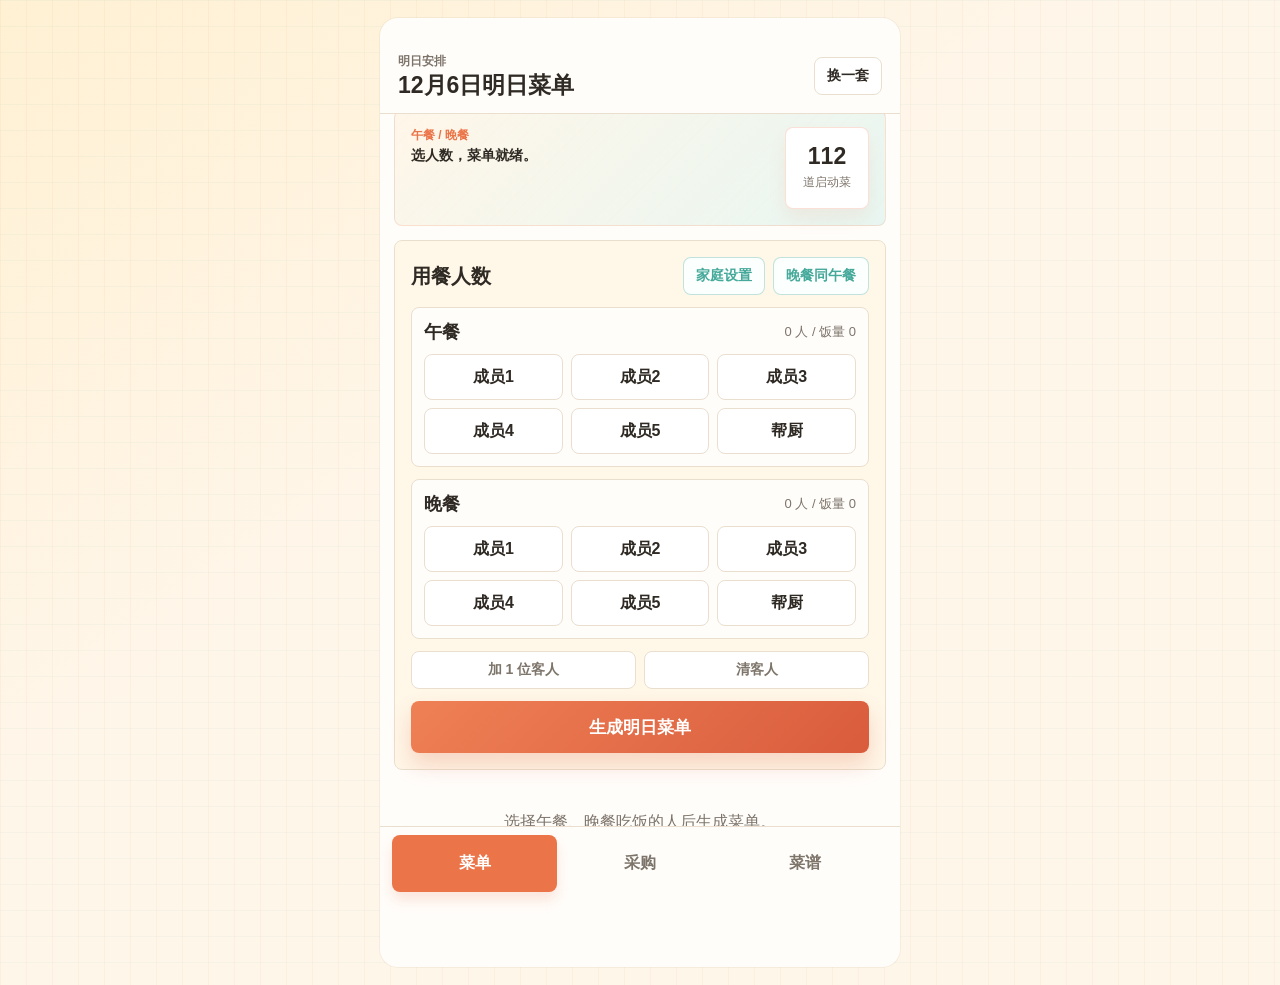
==== frontend/index.html @ 95a0e8f6 "Deploy public-safe MVP trial" ====
<!doctype html>
<html lang="zh-CN">
  <head>
    <meta charset="UTF-8" />
    <meta name="viewport" content="width=device-width, initial-scale=1, viewport-fit=cover" />
    <title>家常膳食小助手</title>
    <link rel="stylesheet" href="./styles.css?v=20260703-4" />
  </head>
  <body>
    <div id="app" class="app-shell">
      <header class="topbar">
        <div>
          <p class="eyebrow">明日安排</p>
          <h1 id="tomorrowTitle">家常膳食小助手</h1>
        </div>
        <button id="regenerateBtn" class="icon-text-button" type="button">换一套</button>
      </header>

      <main>
        <section id="tab-plan" class="screen is-active" aria-label="明日菜单">
          <section class="hero-panel">
            <div>
              <p class="hero-kicker">午餐 / 晚餐</p>
              <h2>选人数，菜单就绪。</h2>
            </div>
            <div class="hero-stat">
              <strong id="recipeCount">0</strong>
              <span>道启动菜</span>
            </div>
          </section>

          <section class="full-band">
            <div class="section-title">
              <h3>用餐人数</h3>
              <div class="section-actions">
                <button id="settingsBtn" class="quiet-button" type="button">家庭设置</button>
                <button id="copyLunchBtn" class="quiet-button" type="button">晚餐同午餐</button>
              </div>
            </div>
            <div id="mealPicker" class="meal-picker"></div>
            <div class="member-tools">
              <button id="addGuestBtn" class="tool-button" type="button">加 1 位客人</button>
              <button id="clearGuestsBtn" class="tool-button" type="button">清客人</button>
            </div>
            <button id="generateBtn" class="primary-button" type="button">生成明日菜单</button>
          </section>

          <section id="planOutput" class="plan-output"></section>
          <section id="historyOutput" class="history-output"></section>
        </section>

        <section id="tab-shopping" class="screen" aria-label="采购清单">
          <section class="toolbar-line">
            <div>
              <p class="eyebrow">采购清单</p>
              <h2 id="shoppingTitle">还没有生成菜单</h2>
            </div>
            <div class="toolbar-actions">
              <button id="pantryBtn" class="icon-text-button" type="button">库存</button>
              <button id="reimburseBtn" class="icon-text-button" type="button">报销</button>
              <button id="copyShoppingBtn" class="icon-text-button" type="button">复制</button>
            </div>
          </section>
          <div id="shoppingOutput" class="shopping-output"></div>
        </section>

        <section id="tab-recipes" class="screen" aria-label="菜谱库">
          <section class="toolbar-line">
            <div>
              <p class="eyebrow">菜谱库</p>
              <h2>导入结果复核</h2>
            </div>
            <button id="reviewOnlyBtn" class="icon-text-button" type="button" aria-pressed="false">待复核</button>
          </section>
          <div class="search-row">
            <input id="recipeSearch" type="search" placeholder="搜菜名、食材、做法" />
          </div>
          <div id="recipeFilters" class="filter-row"></div>
          <div id="recipeList" class="recipe-list"></div>
        </section>
      </main>

      <nav class="bottom-nav" aria-label="主导航">
        <button class="nav-button is-active" type="button" data-tab="plan">菜单</button>
        <button class="nav-button" type="button" data-tab="shopping">采购</button>
        <button class="nav-button" type="button" data-tab="recipes">菜谱</button>
      </nav>

      <div id="recipeDrawer" class="drawer" aria-hidden="true">
        <div class="drawer-scrim" data-close-drawer></div>
        <section class="drawer-panel" role="dialog" aria-modal="true" aria-labelledby="drawerTitle">
          <button class="close-button" type="button" data-close-drawer>关闭</button>
          <div id="drawerBody"></div>
        </section>
      </div>

      <div id="replaceSheet" class="drawer" aria-hidden="true">
        <div class="drawer-scrim" data-close-replace></div>
        <section class="sheet-panel" role="dialog" aria-modal="true" aria-labelledby="replaceTitle">
          <button class="close-button" type="button" data-close-replace>关闭</button>
          <div id="replaceBody"></div>
        </section>
      </div>

      <div id="settingsDrawer" class="drawer" aria-hidden="true">
        <div class="drawer-scrim" data-close-settings></div>
        <section class="drawer-panel" role="dialog" aria-modal="true" aria-labelledby="settingsTitle">
          <button class="close-button" type="button" data-close-settings>关闭</button>
          <div id="settingsBody"></div>
        </section>
      </div>

      <div id="pantryDrawer" class="drawer" aria-hidden="true">
        <div class="drawer-scrim" data-close-pantry></div>
        <section class="drawer-panel" role="dialog" aria-modal="true" aria-labelledby="pantryTitle">
          <button class="close-button" type="button" data-close-pantry>关闭</button>
          <div id="pantryBody"></div>
        </section>
      </div>

      <div id="reimburseDrawer" class="drawer" aria-hidden="true">
        <div class="drawer-scrim" data-close-reimburse></div>
        <section class="drawer-panel" role="dialog" aria-modal="true" aria-labelledby="reimburseTitle">
          <button class="close-button" type="button" data-close-reimburse>关闭</button>
          <div id="reimburseBody"></div>
        </section>
      </div>

      <div id="toast" class="toast" role="status" aria-live="polite"></div>
    </div>
    <script src="./app.js?v=20260703-4"></script>
  </body>
</html>
---- frontend/styles.css ----
:root {
  color-scheme: light;
  --bg: #fff6ea;
  --surface: #fffdfa;
  --surface-strong: #ffffff;
  --ink: #2f2a24;
  --muted: #7d746a;
  --line: #eadfce;
  --green: #44a99a;
  --green-soft: #e7f6f1;
  --red: #cf6044;
  --red-soft: #fae5dc;
  --blue: #4d7faa;
  --blue-soft: #e6f0f7;
  --yellow: #d59a31;
  --yellow-soft: #fff0cd;
  --accent: #eb7448;
  --accent-soft: #ffe5d6;
  --mint: #44a99a;
  --mint-soft: #e7f6f1;
  --butter: #ffe6a6;
  --shadow: 0 16px 34px rgba(77, 55, 35, 0.12);
  --radius: 8px;
  --nav-height: 74px;
}

* {
  box-sizing: border-box;
}

html {
  min-height: 100%;
  background: var(--bg);
}

body {
  min-height: 100%;
  margin: 0;
  color: var(--ink);
  background:
    linear-gradient(90deg, rgba(235, 116, 72, 0.06) 1px, transparent 1px),
    linear-gradient(180deg, rgba(68, 169, 154, 0.05) 1px, transparent 1px),
    linear-gradient(145deg, rgba(255, 230, 166, 0.34), rgba(255, 253, 250, 0) 42%),
    var(--bg);
  background-size: 26px 26px, 26px 26px, auto;
  font-family: "Avenir Next", "PingFang SC", "Hiragino Sans GB", "Microsoft YaHei", sans-serif;
}

button,
input,
textarea,
select {
  font: inherit;
}

button {
  -webkit-tap-highlight-color: transparent;
}

.app-shell {
  width: min(100%, 520px);
  min-height: 100vh;
  margin: 0 auto;
  background: var(--surface);
  box-shadow: 0 0 0 1px rgba(97, 70, 43, 0.06);
  position: relative;
  overflow-x: hidden;
}

.topbar {
  position: sticky;
  top: 0;
  z-index: 20;
  display: flex;
  align-items: center;
  justify-content: space-between;
  gap: 16px;
  min-height: 78px;
  padding: calc(env(safe-area-inset-top) + 14px) 18px 12px;
  background: rgba(255, 253, 250, 0.94);
  border-bottom: 1px solid var(--line);
  backdrop-filter: blur(14px);
}

.topbar h1,
.toolbar-line h2,
.hero-panel h2,
.section-title h3 {
  margin: 0;
  letter-spacing: 0;
}

.topbar h1 {
  font-size: 23px;
  line-height: 1.12;
  font-weight: 800;
}

.eyebrow,
.hero-kicker {
  margin: 0 0 3px;
  color: var(--muted);
  font-size: 12px;
  font-weight: 700;
}

main {
  padding-bottom: calc(var(--nav-height) + env(safe-area-inset-bottom) + 18px);
}

.screen {
  display: none;
  padding: 14px 14px 0;
}

.screen.is-active {
  display: block;
}

.hero-panel {
  display: grid;
  grid-template-columns: 1fr 84px;
  gap: 14px;
  align-items: stretch;
  min-height: 116px;
  padding: 16px;
  color: var(--ink);
  background:
    linear-gradient(135deg, rgba(255, 246, 232, 0.96), rgba(231, 246, 241, 0.96)),
    repeating-linear-gradient(135deg, rgba(235, 116, 72, 0.08) 0 2px, transparent 2px 12px);
  border: 1px solid rgba(235, 116, 72, 0.18);
  border-radius: var(--radius);
}

.hero-panel h2 {
  max-width: 100%;
  font-size: 14px;
  line-height: 1.28;
  font-weight: 850;
}

.hero-panel .hero-kicker {
  color: var(--accent);
}

.hero-stat {
  display: flex;
  min-height: 82px;
  flex-direction: column;
  align-items: center;
  justify-content: center;
  background: #ffffff;
  border: 1px solid rgba(235, 116, 72, 0.22);
  border-radius: var(--radius);
  box-shadow: 0 10px 18px rgba(235, 116, 72, 0.09);
}

.hero-stat strong {
  font-size: 23px;
  line-height: 1;
}

.hero-stat span {
  margin-top: 6px;
  font-size: 12px;
  color: var(--muted);
}

.full-band,
.plan-output,
.shopping-output,
.recipe-list {
  margin-top: 14px;
}

.full-band {
  padding: 16px;
  background: #fff7e8;
  border: 1px solid var(--line);
  border-radius: var(--radius);
}

.section-title,
.toolbar-line {
  display: flex;
  align-items: center;
  justify-content: space-between;
  gap: 12px;
}

.section-actions {
  display: flex;
  flex-wrap: wrap;
  justify-content: flex-end;
  gap: 8px;
}

.section-title h3,
.toolbar-line h2 {
  font-size: 20px;
  line-height: 1.2;
  font-weight: 800;
}

.toolbar-line {
  padding: 4px 2px 8px;
}

.toolbar-actions {
  display: flex;
  flex: 0 0 auto;
  gap: 8px;
}

.meal-picker {
  display: grid;
  gap: 12px;
  margin-top: 12px;
}

.meal-block {
  padding: 12px;
  background: #fffdfa;
  border: 1px solid var(--line);
  border-radius: var(--radius);
}

.meal-heading {
  display: flex;
  justify-content: space-between;
  gap: 8px;
  align-items: center;
  margin-bottom: 10px;
}

.meal-heading strong {
  font-size: 18px;
}

.meal-heading span {
  color: var(--muted);
  font-size: 13px;
}

.member-grid {
  display: grid;
  grid-template-columns: repeat(3, minmax(0, 1fr));
  gap: 8px;
}

.member-pill {
  min-height: 46px;
  border: 1px solid var(--line);
  border-radius: var(--radius);
  background: #ffffff;
  color: var(--ink);
  font-weight: 750;
  cursor: pointer;
  transition: transform 140ms ease, border-color 140ms ease, box-shadow 140ms ease, background 140ms ease;
}

.member-pill.is-selected {
  color: #ffffff;
  background: var(--accent);
  border-color: var(--accent);
  box-shadow: 0 8px 16px rgba(235, 116, 72, 0.2);
}

.member-pill:active,
.icon-text-button:active,
.quiet-button:active,
.tool-button:active,
.dish-action:active,
.inline-button:active,
.filter-chip:active,
.stock-button:active,
.replace-button:active,
.nav-button:active {
  transform: translateY(1px);
}

.member-tools {
  display: grid;
  grid-template-columns: 1fr 1fr;
  gap: 8px;
  margin-top: 12px;
}

.primary-button,
.icon-text-button,
.quiet-button,
.tool-button,
.dish-action,
.inline-button,
.filter-chip,
.stock-button,
.close-button {
  border: 0;
  border-radius: var(--radius);
  cursor: pointer;
}

.primary-button {
  width: 100%;
  min-height: 52px;
  margin-top: 12px;
  color: #ffffff;
  background: linear-gradient(135deg, #ef8055, #d95c3d);
  font-size: 17px;
  font-weight: 850;
  box-shadow: 0 12px 22px rgba(217, 92, 61, 0.22);
}

.primary-button.compact {
  width: auto;
  min-height: 40px;
  margin-top: 0;
  padding: 0 14px;
  font-size: 14px;
  box-shadow: none;
}

.icon-text-button,
.quiet-button,
.tool-button,
.inline-button {
  min-height: 38px;
  padding: 0 12px;
  background: var(--surface-strong);
  color: var(--ink);
  border: 1px solid var(--line);
  font-size: 14px;
  font-weight: 750;
  transition: transform 140ms ease, border-color 140ms ease, background 140ms ease;
}

.quiet-button {
  color: var(--mint);
  border-color: rgba(68, 169, 154, 0.32);
  background: #fbfffd;
}

.tool-button {
  color: var(--muted);
}

.plan-empty,
.shopping-empty {
  padding: 28px 14px;
  text-align: center;
  color: var(--muted);
}

.meal-plan {
  margin-bottom: 14px;
  padding: 14px;
  background: #fffdfa;
  border: 1px solid var(--line);
  border-radius: var(--radius);
  box-shadow: 0 10px 20px rgba(77, 55, 35, 0.05);
}

.meal-plan-header {
  display: flex;
  align-items: flex-start;
  justify-content: space-between;
  gap: 10px;
  margin-bottom: 12px;
}

.meal-plan-header h3 {
  margin: 0 0 4px;
  font-size: 21px;
}

.meal-plan-header p {
  margin: 0;
  color: var(--muted);
  font-size: 13px;
}

.meal-plan-header .meal-alert {
  margin-top: 6px;
  color: var(--red);
  line-height: 1.4;
}

.dish-list {
  display: grid;
  gap: 10px;
}

.dish-card,
.recipe-card {
  display: grid;
  grid-template-columns: 92px 1fr;
  gap: 12px;
  min-height: 112px;
  padding: 10px;
  background: #fffaf2;
  border: 1px solid var(--line);
  border-radius: var(--radius);
  box-shadow: 0 8px 18px rgba(77, 55, 35, 0.05);
}

.dish-image,
.recipe-thumb {
  width: 92px;
  height: 92px;
  object-fit: cover;
  background: var(--mint-soft);
  border-radius: 6px;
}

.dish-content,
.recipe-card-content {
  min-width: 0;
  display: flex;
  flex-direction: column;
  justify-content: space-between;
  gap: 8px;
}

.dish-title-line,
.recipe-title-line {
  display: flex;
  justify-content: space-between;
  gap: 8px;
  align-items: flex-start;
}

.dish-title-line h4,
.recipe-title-line h4 {
  margin: 0;
  font-size: 18px;
  line-height: 1.22;
  font-weight: 850;
}

.dish-meta,
.recipe-meta,
.nutrition-row,
.shopping-note {
  color: var(--muted);
  font-size: 12px;
  line-height: 1.45;
}

.tag-row {
  display: flex;
  flex-wrap: wrap;
  gap: 6px;
}

.tag {
  display: inline-flex;
  align-items: center;
  min-height: 24px;
  padding: 0 8px;
  color: var(--ink);
  background: var(--yellow-soft);
  border-radius: 999px;
  font-size: 12px;
  font-weight: 700;
}

.tag.green {
  background: var(--mint-soft);
}

.tag.blue {
  background: var(--blue-soft);
}

.tag.red {
  background: var(--red-soft);
}

.dish-actions {
  display: flex;
  gap: 8px;
}

.dish-action {
  min-height: 34px;
  padding: 0 10px;
  color: var(--mint);
  background: #ffffff;
  border: 1px solid rgba(68, 169, 154, 0.28);
  font-size: 13px;
  font-weight: 800;
}

.nutrition-strip {
  display: grid;
  gap: 8px;
  margin: 0 0 14px;
  padding: 12px;
  background: #f2fbf7;
  border: 1px solid rgba(68, 169, 154, 0.2);
  border-radius: var(--radius);
}

.nutrition-strip strong {
  font-size: 16px;
}

.plan-actions {
  display: flex;
  flex-wrap: wrap;
  align-items: center;
  gap: 8px;
  margin: 0 0 14px;
}

.history-output {
  margin-top: 14px;
}

.history-card {
  padding: 14px;
  background: #fff7e4;
  border: 1px solid var(--line);
  border-radius: var(--radius);
}

.history-header {
  display: flex;
  align-items: flex-start;
  justify-content: space-between;
  gap: 12px;
}

.history-header h3 {
  margin: 0;
  font-size: 18px;
}

.history-list {
  display: grid;
  gap: 8px;
  margin-top: 12px;
}

.history-entry {
  display: grid;
  grid-template-columns: 66px 1fr;
  gap: 10px;
  padding: 10px;
  background: #ffffff;
  border: 1px solid var(--line);
  border-radius: var(--radius);
}

.history-entry strong {
  font-size: 14px;
}

.history-entry span {
  color: var(--muted);
  font-size: 13px;
  line-height: 1.45;
}

.shopping-group {
  display: grid;
  grid-template-columns: repeat(2, minmax(0, 1fr));
  margin-bottom: 12px;
  background: var(--surface-strong);
  border: 1px solid var(--line);
  border-radius: var(--radius);
  overflow: hidden;
  box-shadow: 0 8px 18px rgba(77, 55, 35, 0.04);
}

.shopping-group h3 {
  grid-column: 1 / -1;
  margin: 0;
  padding: 10px 12px;
  font-size: 17px;
  background: #fff0d0;
  border-bottom: 1px solid var(--line);
}

.shopping-item {
  display: grid;
  grid-template-columns: 24px 1fr;
  grid-template-rows: auto 1fr auto;
  gap: 6px 8px;
  align-items: start;
  min-height: 112px;
  padding: 10px;
  border-bottom: 1px solid var(--line);
  border-right: 1px solid var(--line);
}

.shopping-item:nth-child(2n + 1) {
  border-right: 0;
}

.shopping-item:last-child {
  border-bottom: 0;
}

.check-button {
  width: 22px;
  height: 22px;
  border: 2px solid var(--line);
  border-radius: 6px;
  background: #ffffff;
}

.shopping-item.is-checked .check-button {
  background: var(--mint);
  border-color: var(--mint);
}

.shopping-item.is-checked .shopping-main {
  text-decoration: line-through;
  color: var(--muted);
}

.shopping-item.is-covered {
  background: #f2fbf7;
}

.shopping-item.is-covered .check-button {
  border-color: rgba(68, 169, 154, 0.28);
  background: var(--mint-soft);
}

.shopping-main strong {
  display: block;
  font-size: 14px;
  line-height: 1.25;
  overflow-wrap: anywhere;
}

.shopping-main span {
  display: -webkit-box;
  margin-top: 4px;
  color: var(--muted);
  font-size: 11px;
  line-height: 1.35;
  overflow: hidden;
  -webkit-box-orient: vertical;
  -webkit-line-clamp: 2;
}

.shopping-actions {
  display: flex;
  grid-column: 1 / -1;
  justify-content: flex-end;
  gap: 6px;
}

.stock-button,
.replace-button {
  min-height: 28px;
  padding: 0 8px;
  white-space: nowrap;
  font-size: 12px;
  font-weight: 800;
}

.stock-button {
  color: var(--mint);
  background: var(--mint-soft);
  border: 0;
  border-radius: var(--radius);
}

.replace-button {
  color: var(--blue);
  background: var(--blue-soft);
  border: 0;
  border-radius: var(--radius);
}

.search-row {
  margin: 4px 0 10px;
}

.search-row input,
.edit-field input,
.edit-field textarea,
.settings-grid input,
.settings-grid select,
.pantry-form input,
.pantry-form select,
.reimburse-form input {
  width: 100%;
  border: 1px solid var(--line);
  border-radius: var(--radius);
  background: #ffffff;
  color: var(--ink);
  outline: 0;
}

.search-row input {
  height: 46px;
  padding: 0 14px;
  font-size: 16px;
}

.filter-row {
  display: flex;
  gap: 8px;
  overflow-x: auto;
  padding-bottom: 8px;
}

.filter-chip {
  flex: 0 0 auto;
  min-height: 34px;
  padding: 0 12px;
  border: 1px solid var(--line);
  background: #ffffff;
  color: var(--muted);
  font-size: 13px;
  font-weight: 800;
}

.filter-chip.is-active {
  color: #ffffff;
  border-color: var(--accent);
  background: var(--accent);
}

.recipe-list {
  display: grid;
  gap: 10px;
}

.review-badge {
  color: var(--red);
  background: var(--red-soft);
}

.drawer {
  position: fixed;
  inset: 0;
  z-index: 80;
  display: none;
}

.drawer.is-open {
  display: block;
}

.drawer-scrim {
  position: absolute;
  inset: 0;
  background: rgba(48, 38, 29, 0.42);
}

.drawer-panel,
.sheet-panel {
  position: absolute;
  left: 50%;
  width: min(100%, 520px);
  max-height: 88vh;
  overflow: auto;
  transform: translateX(-50%);
  background: #fffdfa;
  box-shadow: var(--shadow);
}

.drawer-panel {
  right: auto;
  bottom: 0;
  border-radius: 16px 16px 0 0;
  padding: 16px 14px calc(env(safe-area-inset-bottom) + 18px);
}

.sheet-panel {
  bottom: 0;
  border-radius: 16px 16px 0 0;
  padding: 16px 14px calc(env(safe-area-inset-bottom) + 18px);
}

.close-button {
  float: right;
  min-height: 34px;
  padding: 0 12px;
  color: var(--muted);
  background: #ffffff;
  border: 1px solid var(--line);
}

.drawer-hero {
  clear: both;
  padding-top: 8px;
}

.drawer-hero img {
  width: 100%;
  aspect-ratio: 16 / 10;
  object-fit: cover;
  background: var(--mint-soft);
  border-radius: var(--radius);
}

.drawer-hero h2 {
  margin: 12px 0 6px;
  font-size: 25px;
  line-height: 1.16;
}

.detail-section {
  margin-top: 16px;
}

.detail-section h3 {
  margin: 0 0 8px;
  font-size: 18px;
}

.ingredient-lines,
.step-list {
  margin: 0;
  padding: 0;
  list-style: none;
}

.ingredient-lines li,
.step-list li {
  padding: 10px 0;
  border-bottom: 1px solid var(--line);
  line-height: 1.48;
}

.step-list {
  counter-reset: steps;
}

.step-list li {
  display: grid;
  grid-template-columns: 30px 1fr;
  gap: 10px;
}

.step-list li::before {
  counter-increment: steps;
  content: counter(steps);
  display: inline-flex;
  align-items: center;
  justify-content: center;
  width: 26px;
  height: 26px;
  color: #ffffff;
  background: var(--accent);
  border-radius: 50%;
  font-size: 13px;
  font-weight: 850;
}

.replace-options {
  display: grid;
  gap: 10px;
  clear: both;
  padding-top: 8px;
}

.replace-option {
  width: 100%;
  min-height: 64px;
  padding: 12px;
  text-align: left;
  background: #ffffff;
  border: 1px solid var(--line);
  border-radius: var(--radius);
}

.replace-option strong {
  display: block;
  font-size: 17px;
}

.replace-option span {
  display: block;
  margin-top: 4px;
  color: var(--muted);
  font-size: 13px;
}

.edit-box {
  display: grid;
  gap: 12px;
  margin-top: 14px;
  padding: 12px;
  background: #fffaf2;
  border: 1px solid var(--line);
  border-radius: var(--radius);
}

.edit-field label {
  display: block;
  margin-bottom: 6px;
  color: var(--muted);
  font-size: 13px;
  font-weight: 800;
}

.edit-field input {
  height: 42px;
  padding: 0 10px;
}

.edit-field textarea {
  min-height: 104px;
  padding: 10px;
  resize: vertical;
}

.settings-head {
  clear: both;
  padding-top: 8px;
}

.settings-head h2 {
  margin: 0 0 6px;
  font-size: 25px;
}

.settings-head p {
  margin: 0;
  color: var(--muted);
  font-size: 13px;
  line-height: 1.5;
}

.settings-list {
  display: grid;
  gap: 10px;
  margin-top: 14px;
}

.member-setting-card {
  padding: 12px;
  background: #fffaf2;
  border: 1px solid var(--line);
  border-radius: var(--radius);
}

.member-setting-title {
  display: flex;
  justify-content: space-between;
  gap: 10px;
  align-items: center;
  margin-bottom: 10px;
}

.member-setting-title strong {
  font-size: 18px;
}

.member-setting-title span {
  color: var(--muted);
  font-size: 13px;
}

.settings-grid {
  display: grid;
  grid-template-columns: repeat(2, minmax(0, 1fr));
  gap: 10px;
}

.settings-grid label {
  color: var(--muted);
  font-size: 12px;
  font-weight: 800;
}

.settings-grid input,
.settings-grid select,
.pantry-form input,
.pantry-form select,
.reimburse-form input {
  height: 40px;
  margin-top: 5px;
  padding: 0 9px;
  color: var(--ink);
}

.settings-grid label:nth-child(n + 4) {
  grid-column: 1 / -1;
}

.settings-actions {
  position: sticky;
  bottom: 0;
  z-index: 2;
  margin: 14px -14px calc(-1 * env(safe-area-inset-bottom) - 18px);
  padding: 12px 14px calc(env(safe-area-inset-bottom) + 14px);
  background: rgba(255, 253, 250, 0.96);
  border-top: 1px solid var(--line);
  backdrop-filter: blur(12px);
}

.pantry-quick,
.pantry-form,
.pantry-list {
  margin-top: 16px;
}

.pantry-quick h3,
.pantry-list-head h3 {
  margin: 0;
  font-size: 18px;
}

.pantry-chip-row {
  display: flex;
  gap: 8px;
  overflow-x: auto;
  margin-top: 10px;
  padding-bottom: 6px;
}

.pantry-form {
  display: grid;
  grid-template-columns: 1fr 82px 76px;
  gap: 8px;
  align-items: end;
  padding: 12px;
  background: #fffaf2;
  border: 1px solid var(--line);
  border-radius: var(--radius);
}

.pantry-form label {
  color: var(--muted);
  font-size: 12px;
  font-weight: 800;
}

.pantry-form .primary-button {
  grid-column: 1 / -1;
  width: 100%;
}

.pantry-list-head {
  display: flex;
  justify-content: space-between;
  align-items: center;
  gap: 10px;
  margin-bottom: 10px;
}

.pantry-entry {
  display: grid;
  grid-template-columns: 1fr auto;
  gap: 10px;
  align-items: center;
  min-height: 56px;
  padding: 10px 12px;
  margin-bottom: 8px;
  background: #ffffff;
  border: 1px solid var(--line);
  border-radius: var(--radius);
}

.pantry-entry strong,
.pantry-entry span {
  display: block;
}

.pantry-entry span {
  margin-top: 3px;
  color: var(--muted);
  font-size: 13px;
}

.reimburse-summary {
  display: grid;
  grid-template-columns: 1fr auto;
  gap: 10px;
  align-items: center;
  margin-top: 16px;
  padding: 12px;
  background: #fff7e8;
  border: 1px solid var(--line);
  border-radius: var(--radius);
}

.reimburse-summary span,
.reimburse-form label {
  color: var(--muted);
  font-size: 12px;
  font-weight: 800;
}

.reimburse-summary strong {
  display: block;
  margin-top: 3px;
  font-size: 24px;
}

.reimburse-form,
.reimburse-list {
  margin-top: 16px;
}

.reimburse-form {
  display: grid;
  grid-template-columns: 1fr;
  gap: 12px;
  padding: 12px;
  background: #fffaf2;
  border: 1px solid var(--line);
  border-radius: var(--radius);
}

.reimburse-form label {
  display: block;
  min-width: 0;
  line-height: 1.35;
}

.reimburse-form input {
  display: block;
}

.reimburse-form input[type="file"] {
  height: auto;
  min-height: 42px;
  padding: 8px;
  line-height: 1.4;
  font-size: 14px;
}

.reimburse-file-field,
.reimburse-note-field,
.reimburse-preview,
.reimburse-form .primary-button {
  grid-column: 1 / -1;
}

.reimburse-preview {
  min-height: 92px;
  display: flex;
  align-items: center;
  justify-content: center;
  color: var(--muted);
  background: #ffffff;
  border: 1px dashed var(--line);
  border-radius: var(--radius);
  overflow: hidden;
}

.reimburse-preview img {
  width: 100%;
  max-height: 220px;
  object-fit: contain;
}

.reimburse-preview.is-empty {
  font-size: 13px;
}

.reimburse-entry {
  display: grid;
  grid-template-columns: 58px 1fr auto;
  gap: 10px;
  align-items: center;
  min-height: 72px;
  padding: 10px;
  margin-bottom: 8px;
  background: #ffffff;
  border: 1px solid var(--line);
  border-radius: var(--radius);
}

.reimburse-entry img,
.reimburse-thumb-empty {
  width: 58px;
  height: 58px;
  border-radius: 6px;
  background: var(--blue-soft);
}

.reimburse-entry img {
  object-fit: cover;
}

.reimburse-thumb-empty {
  display: flex;
  align-items: center;
  justify-content: center;
  color: var(--muted);
  font-size: 12px;
  font-weight: 800;
}

.reimburse-entry-main {
  min-width: 0;
}

.reimburse-entry-main strong,
.reimburse-entry-main span {
  display: block;
}

.reimburse-entry-main strong {
  font-size: 18px;
}

.reimburse-entry-main span {
  margin-top: 3px;
  color: var(--muted);
  font-size: 12px;
  line-height: 1.35;
}

.bottom-nav {
  position: fixed;
  left: 50%;
  bottom: 0;
  z-index: 50;
  display: grid;
  grid-template-columns: repeat(3, 1fr);
  width: min(100%, 520px);
  min-height: calc(var(--nav-height) + env(safe-area-inset-bottom));
  padding: 8px 12px calc(8px + env(safe-area-inset-bottom));
  transform: translateX(-50%);
  background: rgba(255, 253, 250, 0.96);
  border-top: 1px solid var(--line);
  backdrop-filter: blur(14px);
}

.nav-button {
  min-height: 48px;
  border: 0;
  border-radius: var(--radius);
  background: transparent;
  color: var(--muted);
  font-weight: 850;
}

.nav-button.is-active {
  color: #ffffff;
  background: var(--accent);
  box-shadow: 0 8px 14px rgba(235, 116, 72, 0.18);
}

.toast {
  position: fixed;
  left: 50%;
  bottom: calc(var(--nav-height) + env(safe-area-inset-bottom) + 16px);
  z-index: 120;
  width: min(420px, calc(100% - 28px));
  min-height: 44px;
  padding: 12px 14px;
  color: #ffffff;
  background: rgba(47, 42, 36, 0.94);
  border-radius: var(--radius);
  transform: translate(-50%, 120px);
  opacity: 0;
  transition: 180ms ease;
}

.toast.is-visible {
  transform: translate(-50%, 0);
  opacity: 1;
}

@media (min-width: 760px) {
  body {
    padding: 18px 0;
  }

  .app-shell {
    min-height: calc(100vh - 36px);
    border-radius: 18px;
    overflow: hidden;
  }

  .topbar {
    top: 18px;
  }

  .bottom-nav {
    border-radius: 0 0 18px 18px;
  }
}

@media (max-width: 370px) {
  .hero-panel {
    grid-template-columns: 1fr;
  }

  .hero-stat {
    min-height: 64px;
    flex-direction: row;
    gap: 8px;
  }

  .dish-card,
  .recipe-card {
    grid-template-columns: 78px 1fr;
  }

  .dish-image,
  .recipe-thumb {
    width: 78px;
    height: 78px;
  }
}
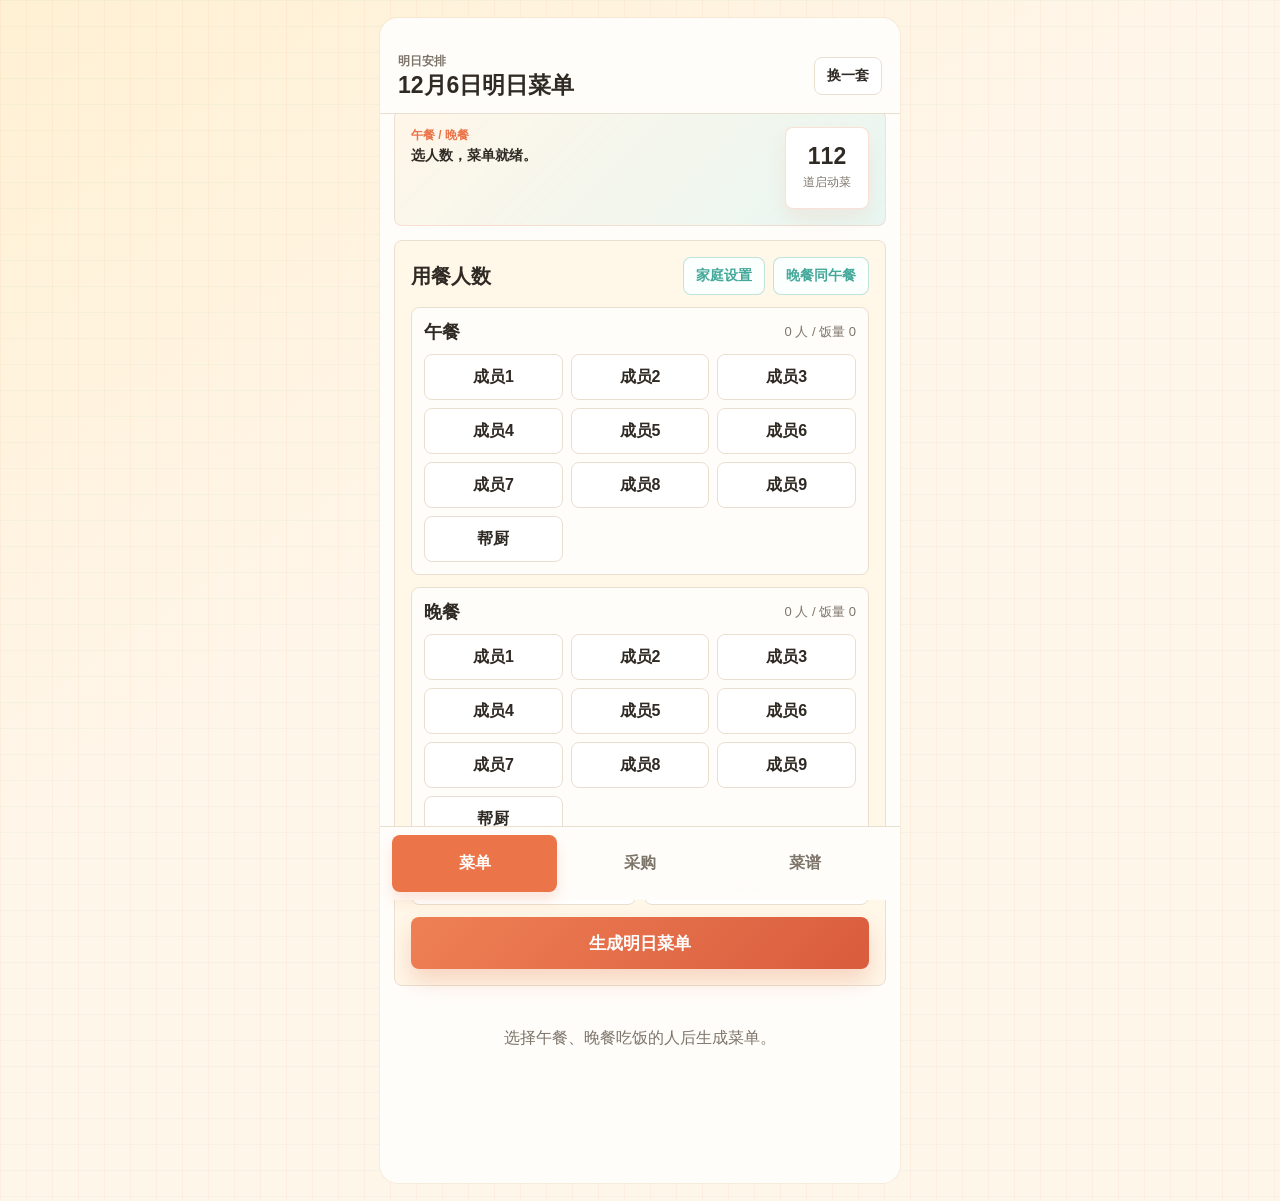
==== commit 9603fa9d: "Expand public family settings slots" ====
--- a/frontend/index.html
+++ b/frontend/index.html
@@ -4,7 +4,7 @@
     <meta charset="UTF-8" />
     <meta name="viewport" content="width=device-width, initial-scale=1, viewport-fit=cover" />
     <title>家常膳食小助手</title>
-    <link rel="stylesheet" href="./styles.css?v=20260703-4" />
+    <link rel="stylesheet" href="./styles.css?v=20260704-2" />
   </head>
   <body>
     <div id="app" class="app-shell">
@@ -128,6 +128,6 @@
 
       <div id="toast" class="toast" role="status" aria-live="polite"></div>
     </div>
-    <script src="./app.js?v=20260703-4"></script>
+    <script src="./app.js?v=20260704-2"></script>
   </body>
 </html>
